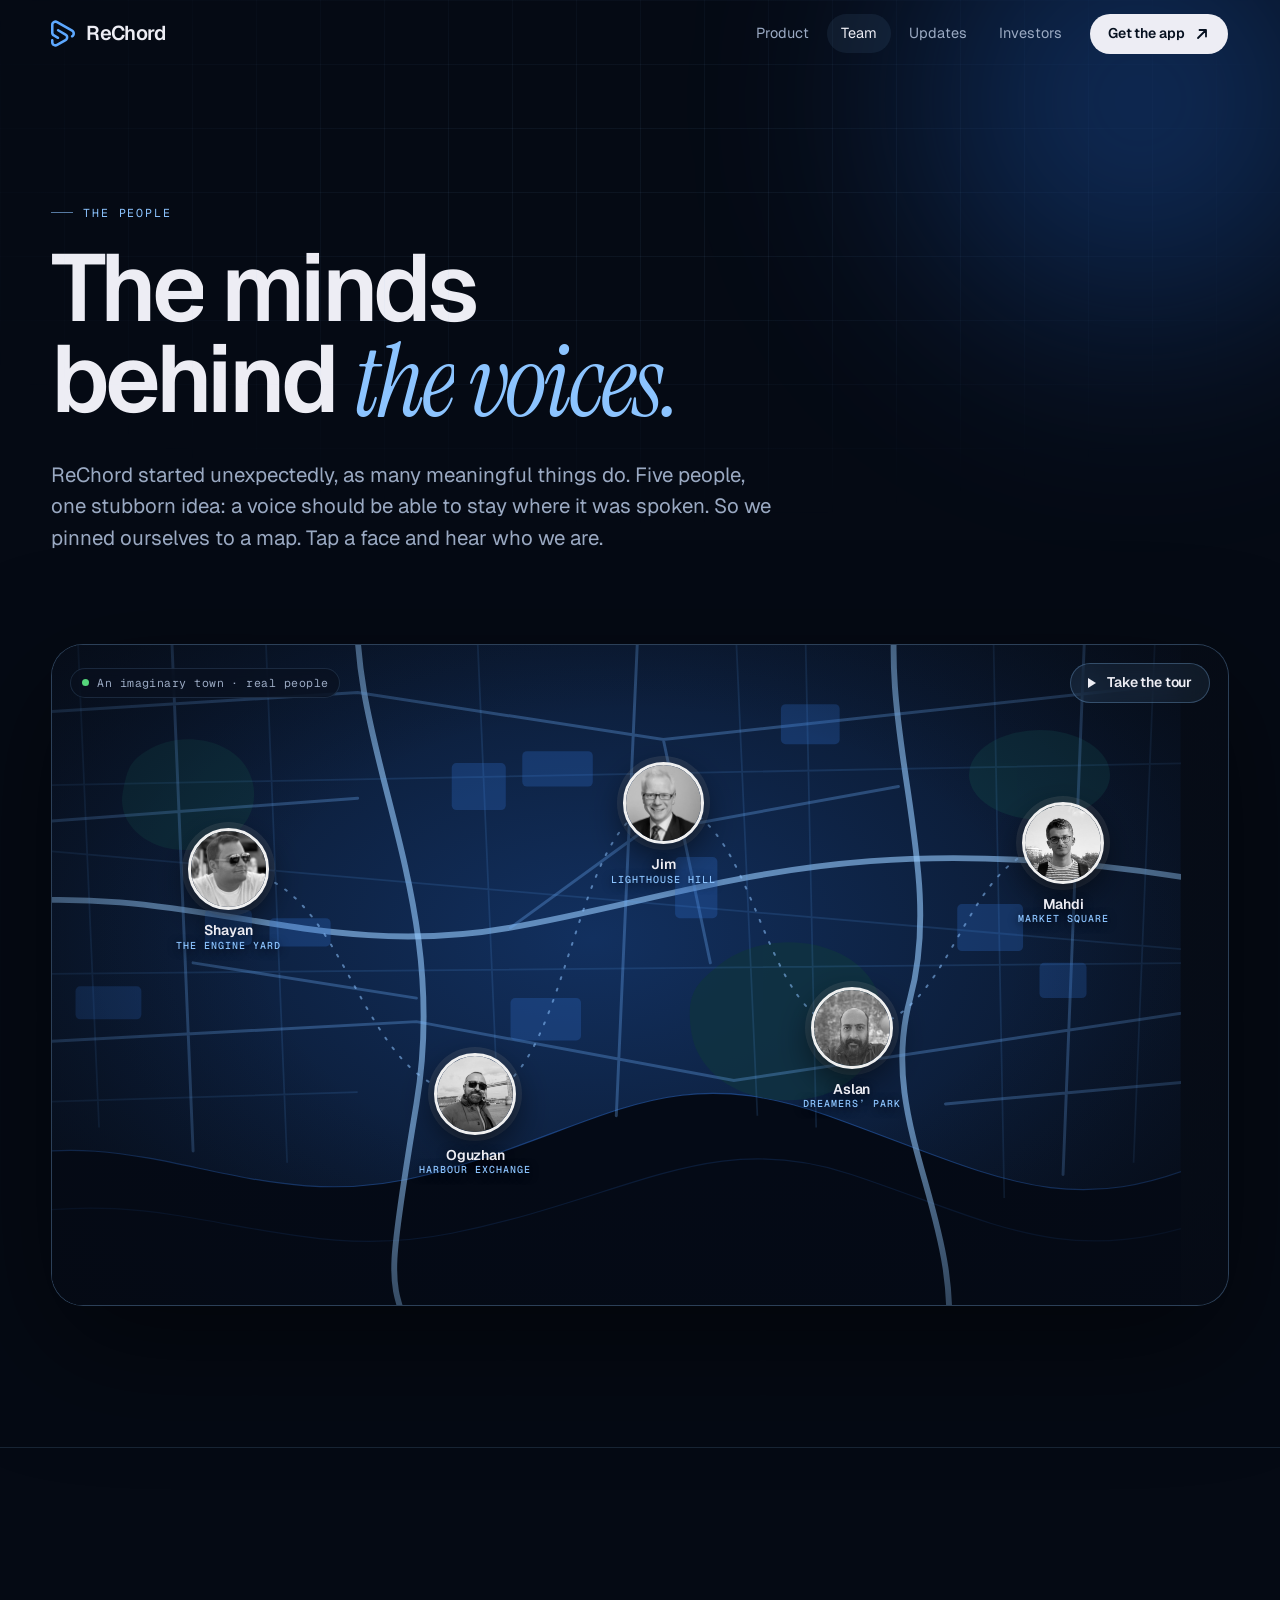
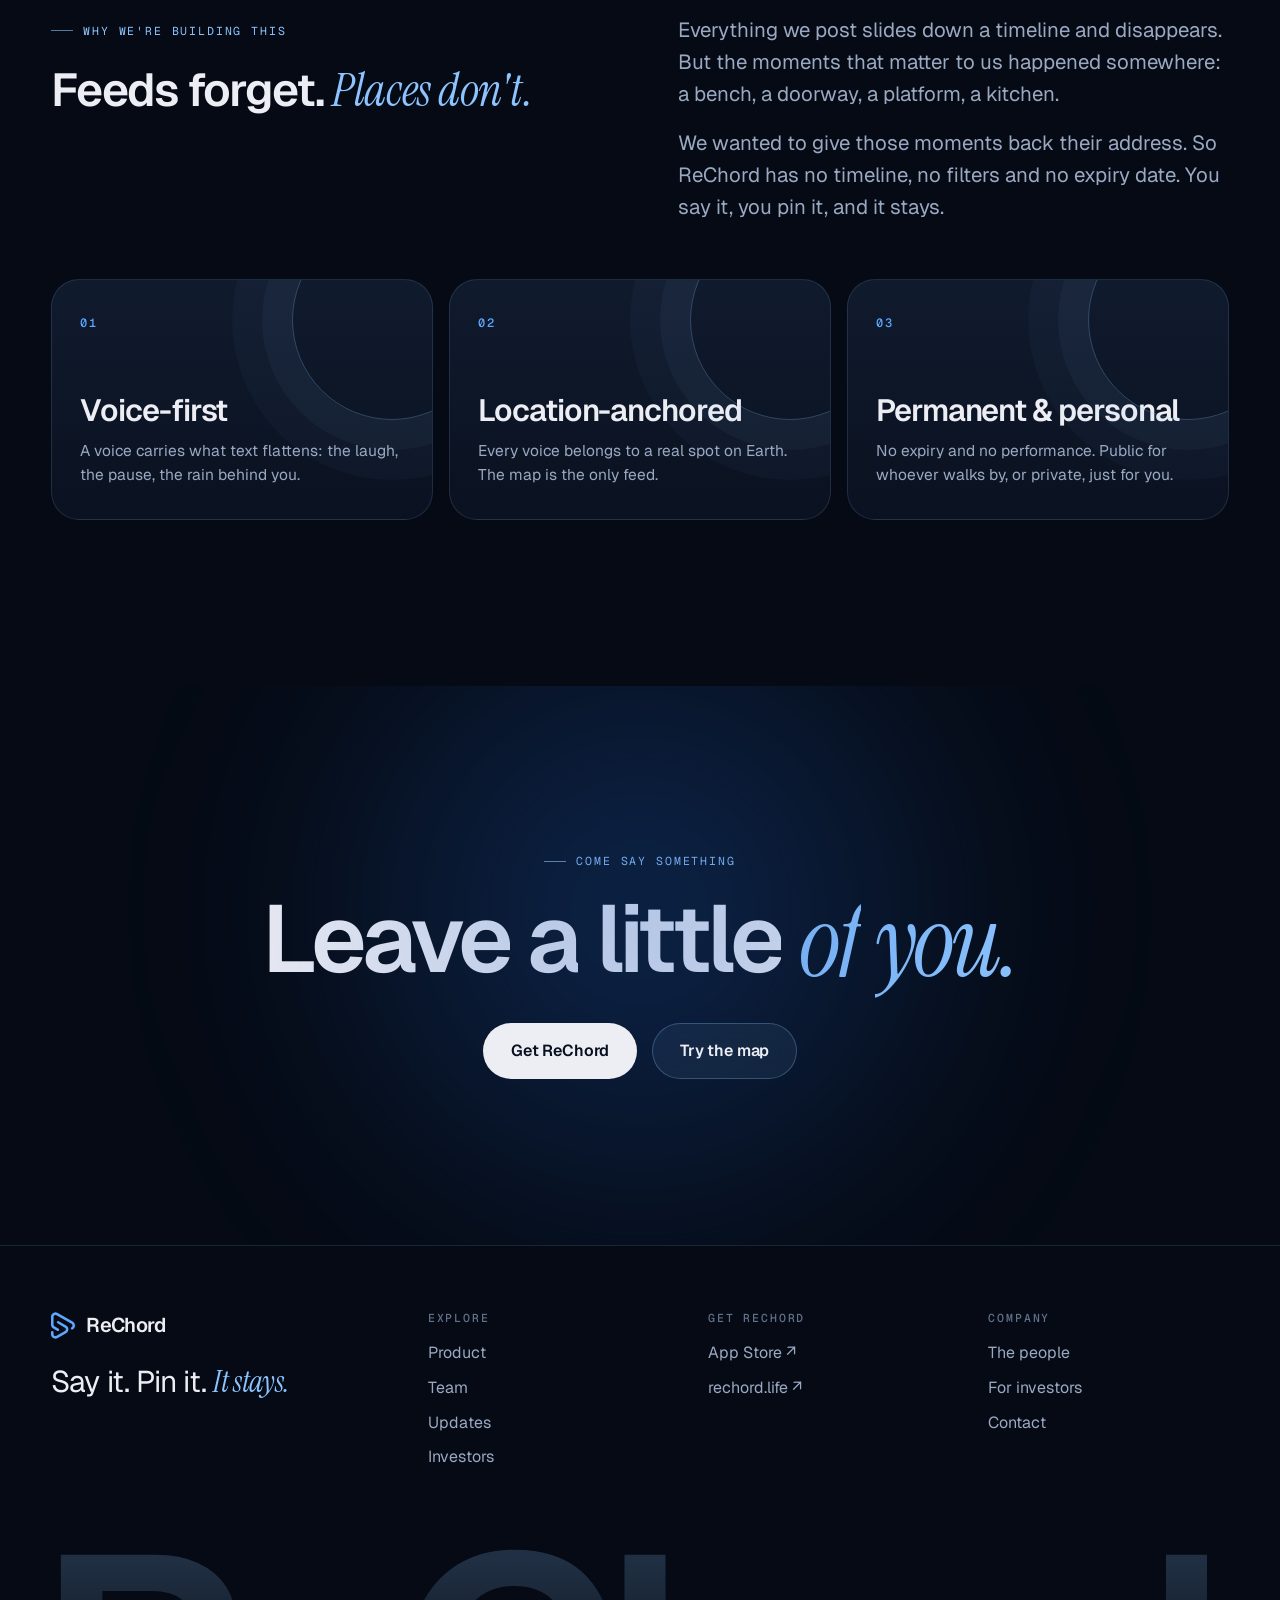
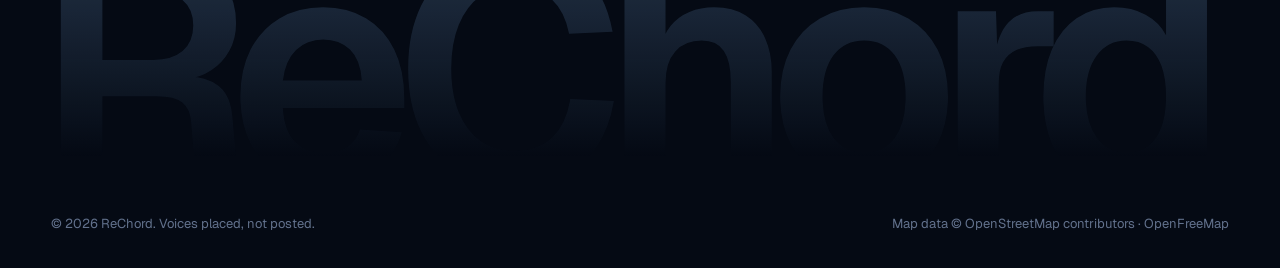
==== about.html @ 0df50589 "ReChord website v1 draft Static four-page site: live map hook with in-browser voice recording, real " ====
<!doctype html>
<html lang="en">
<head>
<meta charset="utf-8">
<meta name="viewport" content="width=device-width, initial-scale=1, viewport-fit=cover">
<title>Team — ReChord</title>
<meta name="description" content="The people behind ReChord, the app that pins voices to places.">
<meta name="theme-color" content="#050a14">
<link rel="icon" href="assets/ui/rechord-icon.png">
<link rel="preconnect" href="https://fonts.googleapis.com">
<link rel="preconnect" href="https://fonts.gstatic.com" crossorigin>
<link rel="stylesheet" href="https://fonts.googleapis.com/css2?family=Geist:wght@400;500;600;700&family=Geist+Mono:wght@400;500&family=Instrument+Serif:ital@1&display=swap">
<link rel="stylesheet" href="css/site.css">
<link rel="stylesheet" href="css/pages.css">
</head>
<body data-page="about">
<main>
  <section class="page-hero">
    <div class="grid-bg" aria-hidden="true"></div><div class="glow" aria-hidden="true"></div>
    <div class="wrap">
      <span class="eyebrow" data-reveal>The people</span>
      <h1 class="display split">The minds behind <span class="serif">the voices.</span></h1>
      <p class="lead" data-reveal style="--d:.3s">ReChord started unexpectedly, as many meaningful things do. Five people, one stubborn idea: a voice should be able to stay where it was spoken. So we pinned ourselves to a map. Tap a face and hear who we are.</p>
    </div>
  </section>

  <section class="wrap" style="padding-bottom: clamp(80px, 11vw, 150px)">
    <div class="tmap" id="tmap" data-reveal>
      <svg class="tmap-art" viewBox="0 0 1000 620" preserveAspectRatio="xMidYMid slice" aria-hidden="true">
        <defs><radialGradient id="tg" cx="50%" cy="45%" r="70%"><stop offset="0" stop-color="#12305f"/><stop offset="1" stop-color="#070d18"/></radialGradient></defs>
        <rect width="1000" height="620" fill="url(#tg)"/>
        <path d="M-20 470C120 430 210 520 360 480S560 380 700 430 900 520 1020 470V640H-20Z" fill="#040a16" stroke="#2f6fd0" stroke-opacity=".5"/>
        <path d="M-20 520C140 480 230 560 380 530S600 440 720 480 900 560 1020 520" fill="none" stroke="#2f6fd0" stroke-opacity=".18"/>
        <g fill="#0f3340" opacity=".8"><path d="M610 300c40-30 110-20 130 20s-10 90-60 96-90-20-96-56 6-44 26-60Z"/><path d="M120 120c30-20 80-10 90 24s-20 60-56 60-58-24-54-48 8-28 20-36Z"/><ellipse cx="880" cy="140" rx="60" ry="38"/></g>
        <g fill="none" stroke="rgba(150,204,255,.6)" stroke-width="5" stroke-linecap="round"><path d="M-20 250C160 230 260 300 430 270S720 180 1020 230"/><path d="M300 -20C290 120 380 240 350 420S330 560 350 640"/><path d="M760 -20C740 100 800 220 770 330S820 520 800 640"/></g>
        <g fill="none" stroke="rgba(113,180,255,.3)" stroke-width="2.5" stroke-linecap="round"><path d="M-20 90 300 70 560 110 1020 60M-20 370 350 350 620 400 1020 340M140 -20 160 460M540 -20 520 430M920 -20 900 480M30 180 300 160M430 270 540 190M540 190 760 150M560 110 600 300M160 300 350 330M800 420 1020 400"/></g>
        <g fill="none" stroke="rgba(93,168,255,.14)" stroke-width="1.5"><path d="M60 -20 80 440M220 -20 240 470M400 -20 420 440M620 -20 640 430M680 -20 690 440M840 -20 850 500M980 -20 960 470M-20 20 1020 10M-20 150 1020 130M-20 200 1020 290M-20 310 1020 300M-20 420 300 410"/></g>
        <g fill="rgba(47,111,208,.28)"><rect x="170" y="255" width="40" height="30" rx="4"/><rect x="225" y="262" width="52" height="24" rx="4"/><rect x="380" y="130" width="46" height="40" rx="4"/><rect x="440" y="120" width="60" height="30" rx="4"/><rect x="570" y="210" width="36" height="52" rx="4"/><rect x="810" y="250" width="56" height="40" rx="4"/><rect x="880" y="300" width="40" height="30" rx="4"/><rect x="60" y="320" width="56" height="28" rx="4"/><rect x="430" y="330" width="60" height="36" rx="4"/><rect x="660" y="80" width="50" height="34" rx="4"/></g>
      </svg>
      <svg class="tmap-route" aria-hidden="true"><path id="tm-route"/></svg>
      <div id="tm-pins"></div>
      <div class="tm-hud">
        <span class="chip"><span class="dot"></span>An imaginary town · real people</span>
        <button class="btn ghost" id="tm-tour" type="button" data-magnetic><span id="tm-tour-label">Take the tour</span></button>
      </div>
      <aside class="tm-card" id="tm-card" aria-live="polite" hidden>
        <div class="tm-card-head">
          <img id="tm-photo" alt="">
          <div><span class="role" id="tm-role"></span><h3 id="tm-name"></h3><span class="tm-place" id="tm-place"></span></div>
          <button class="vc-x" id="tm-close" aria-label="Close">×</button>
        </div>
        <div class="tm-player">
          <button class="tm-play" id="tm-play" aria-label="Play"><svg class="i-play" viewBox="0 0 16 16" fill="currentColor"><path d="M4.5 2.7v10.6a.6.6 0 0 0 .9.5l8.600-5.300a.6.6 0 0 0 0-1L5.400 2.200a.6.6 0 0 0-.9.5Z"/></svg><svg class="i-pause" viewBox="0 0 16 16" fill="currentColor"><rect x="3.5" y="2.5" width="3.200" height="11" rx="1"/><rect x="9.300" y="2.500" width="3.200" height="11" rx="1"/></svg></button>
          <div class="wave" id="tm-wave"></div>
          <span class="mono" id="tm-time"></span>
        </div>
        <div class="tm-foot"><a class="link" id="tm-link" target="_blank" rel="noopener">LinkedIn ↗</a><span class="tm-nav"><button id="tm-prev" aria-label="Previous">←</button><button id="tm-next" aria-label="Next">→</button></span></div>
      </aside>
    </div>
  </section>

  <section class="pad" style="border-top:1px solid var(--line)">
    <div class="wrap">
      <div class="origin">
        <div>
          <span class="eyebrow" data-reveal>Why we're building this</span>
          <p class="big" data-reveal style="margin-top:26px">Feeds forget. <span class="serif">Places don't.</span></p>
        </div>
        <div class="lead" data-reveal style="--d:.15s; max-width:none">
          <p>Everything we post slides down a timeline and disappears. But the moments that matter to us happened somewhere: a bench, a doorway, a platform, a kitchen.</p>
          <p>We wanted to give those moments back their address. So ReChord has no timeline, no filters and no expiry date. You say it, you pin it, and it stays.</p>
        </div>
      </div>
      <div class="beliefs">
        <article class="card belief" data-reveal><span class="num">01</span><h3>Voice-first</h3><p>A voice carries what text flattens: the laugh, the pause, the rain behind you.</p></article>
        <article class="card belief" data-reveal style="--d:.1s"><span class="num">02</span><h3>Location-anchored</h3><p>Every voice belongs to a real spot on Earth. The map is the only feed.</p></article>
        <article class="card belief" data-reveal style="--d:.2s"><span class="num">03</span><h3>Permanent &amp; personal</h3><p>No expiry and no performance. Public for whoever walks by, or private, just for you.</p></article>
      </div>
    </div>
  </section>

  <section class="contact">
    <div class="glow" aria-hidden="true"></div>
    <span class="eyebrow" data-reveal>Come say something</span>
    <h2 class="display split">Leave a little <span class="serif">of you.</span></h2>
    <div class="contact-actions" data-reveal>
      <a class="btn" data-store target="_blank" rel="noopener" data-magnetic>Get ReChord</a>
      <a class="btn ghost" href="index.html" data-magnetic>Try the map</a>
    </div>
  </section>
</main>
<footer class="footer" id="footer"></footer>
<script src="js/core.js"></script>
<script src="js/pages.js"></script>
</body>
</html>
---- css/site.css ----
/* ReChord website — shared design system */
@view-transition { navigation: auto; }

:root {
  --bg: #050a14;
  --bg-2: #09111e;
  --surface: #0d1626;
  --surface-2: #152238;
  --surface-3: #1d2e49;
  --line: rgba(140, 196, 255, .14);
  --line-2: rgba(140, 196, 255, .28);
  --text: #ededf4;
  --dim: #9aa9c2;
  --faint: #62718c;
  --blue: #5da8ff;
  --blue-2: #8cc4ff;
  --navy: #0a417b;
  --red: #ff5449;
  --cyan: #7ce0f4;
  --green: #55d67b;
  --sans: "Geist", "Inter", system-ui, -apple-system, "Segoe UI", sans-serif;
  --mono: "Geist Mono", ui-monospace, Menlo, monospace;
  --serif: "Instrument Serif", "Times New Roman", serif;
  --ease: cubic-bezier(.2, .8, .2, 1);
  --ease-out: cubic-bezier(.16, 1, .3, 1);
  --gutter: clamp(18px, 4vw, 56px);
  --nav-h: 68px;
}

*, *::before, *::after { box-sizing: border-box; }
html { -webkit-text-size-adjust: 100%; scroll-behavior: smooth; }
body {
  margin: 0; background: var(--bg); color: var(--text);
  font-family: var(--sans); font-size: 16px; line-height: 1.55;
  -webkit-font-smoothing: antialiased; text-rendering: optimizeLegibility;
  overflow-x: clip;
}
img, svg, canvas, video { display: block; max-width: 100%; }
a { color: inherit; text-decoration: none; }
button { font: inherit; color: inherit; background: none; border: 0; padding: 0; cursor: pointer; }
h1, h2, h3, p { margin: 0; }
::selection { background: var(--blue); color: #04101f; }
:focus-visible { outline: 2px solid var(--blue-2); outline-offset: 3px; border-radius: 6px; }

.wrap { width: min(1240px, 100% - var(--gutter) * 2); margin-inline: auto; }
.serif { font-family: var(--serif); font-style: italic; font-weight: 400; letter-spacing: -.01em; }
.mono { font-family: var(--mono); }
.eyebrow {
  font-family: var(--mono); font-size: 11.5px; letter-spacing: .16em; text-transform: uppercase;
  color: var(--blue-2); display: inline-flex; align-items: center; gap: 10px;
}
.eyebrow::before { content: ""; width: 22px; height: 1px; background: currentColor; opacity: .6; }
.display {
  font-size: clamp(40px, 7.4vw, 112px); line-height: .96; letter-spacing: -.045em; font-weight: 600;
  text-wrap: balance;
}
.display .serif { letter-spacing: -.03em; font-size: 1.06em; color: var(--blue-2); }
.h2 { font-size: clamp(32px, 5vw, 68px); line-height: 1; letter-spacing: -.04em; font-weight: 600; text-wrap: balance; }
.h2 .serif { color: var(--blue-2); font-size: 1.06em; }
.lead { font-size: clamp(17px, 1.6vw, 21px); color: var(--dim); max-width: 52ch; text-wrap: pretty; }

/* ---------- buttons ---------- */
.btn {
  --bgc: var(--text); --fg: #06101f;
  display: inline-flex; align-items: center; gap: 10px; height: 48px; padding: 0 22px;
  border-radius: 999px; background: var(--bgc); color: var(--fg); font-weight: 600; font-size: 15px;
  letter-spacing: -.01em; position: relative; overflow: hidden; isolation: isolate;
  transition: transform .5s var(--ease-out), box-shadow .4s;
  will-change: transform;
}
.btn::after {
  content: ""; position: absolute; inset: 0; z-index: -1; background: var(--blue-2);
  transform: translateY(101%); border-radius: inherit; transition: transform .45s var(--ease-out);
}
.btn:hover::after { transform: none; }
.btn.ghost { --bgc: rgba(140, 196, 255, .08); --fg: var(--text); box-shadow: inset 0 0 0 1px var(--line-2); backdrop-filter: blur(12px); }
.btn.ghost::after { background: rgba(140, 196, 255, .16); }
.btn.red { --bgc: var(--red); --fg: #fff; }
.btn.red::after { background: #ff7a70; }
.btn svg { width: 16px; height: 16px; flex: none; transition: transform .4s var(--ease-out); }
.btn:hover svg.arrow { transform: translate(3px, -3px); }
.link { color: var(--blue-2); display: inline-flex; gap: 8px; align-items: center; border-bottom: 1px solid var(--line-2); padding-bottom: 2px; transition: border-color .3s, gap .3s var(--ease-out); }
.link:hover { border-color: var(--blue-2); gap: 12px; }

/* ---------- nav ---------- */
.nav {
  position: fixed; inset: 0 0 auto 0; z-index: 80; height: var(--nav-h);
  display: flex; align-items: center; justify-content: space-between;
  padding-inline: var(--gutter);
  transition: transform .5s var(--ease-out), background .4s, border-color .4s;
  border-bottom: 1px solid transparent;
}
.nav.scrolled { background: rgba(5, 10, 20, .72); backdrop-filter: blur(18px) saturate(1.4); border-color: var(--line); }
.nav.hide { transform: translateY(-100%); }
.brand { display: inline-flex; align-items: center; gap: 11px; font-weight: 600; letter-spacing: -.03em; font-size: 20px; }
.brand svg { width: 24px; height: 27px; fill: var(--blue); transition: transform .8s var(--ease-out); }
.brand:hover svg { transform: rotate(-12deg) scale(1.08); }
.nav-links { display: flex; align-items: center; gap: 4px; }
.nav-links a:not(.btn) {
  padding: 8px 14px; border-radius: 999px; font-size: 14.5px; color: var(--dim); position: relative;
  transition: color .3s, background .3s;
}
.nav-links a:not(.btn):hover, .nav-links a[aria-current="page"] { color: var(--text); background: rgba(140, 196, 255, .08); }
.nav-links .btn { height: 40px; padding: 0 18px; font-size: 14px; margin-left: 10px; }
.menu-btn { display: none; width: 44px; height: 44px; border-radius: 50%; box-shadow: inset 0 0 0 1px var(--line-2); position: relative; background: rgba(5, 10, 20, .5); backdrop-filter: blur(10px); }
.menu-btn i { position: absolute; left: 13px; right: 13px; height: 1.5px; background: var(--text); transition: transform .4s var(--ease-out), top .4s var(--ease-out); }
.menu-btn i:first-child { top: 18px; } .menu-btn i:last-child { top: 25px; }
.menu-open .menu-btn i:first-child { top: 21.5px; transform: rotate(45deg); }
.menu-open .menu-btn i:last-child { top: 21.5px; transform: rotate(-45deg); }

@media (max-width: 820px) {
  .menu-btn { display: block; z-index: 2; }
  .nav-links {
    position: fixed; inset: 0; height: 100dvh; background: rgba(5, 10, 20, .96); backdrop-filter: blur(24px);
    flex-direction: column; align-items: flex-start; justify-content: center; gap: 6px; padding: 0 var(--gutter);
    opacity: 0; pointer-events: none; transition: opacity .4s;
  }
  .nav-links a:not(.btn) { font-size: clamp(34px, 10vw, 54px); letter-spacing: -.04em; font-weight: 600; color: var(--text); padding: 4px 0; background: none !important; transform: translateY(24px); opacity: 0; transition: transform .6s var(--ease-out), opacity .5s; }
  .nav-links .btn { margin: 28px 0 0; height: 52px; font-size: 16px; opacity: 0; transition: opacity .5s .3s; }
  .menu-open .nav-links { opacity: 1; pointer-events: auto; }
  .menu-open .nav-links a:not(.btn) { transform: none; opacity: 1; }
  .menu-open .nav-links a:nth-child(2) { transition-delay: .05s; } .menu-open .nav-links a:nth-child(3) { transition-delay: .1s; } .menu-open .nav-links a:nth-child(4) { transition-delay: .15s; }
  .menu-open .nav-links .btn { opacity: 1; }
  .menu-open .nav { transform: none !important; }
}

/* ---------- reveal ---------- */
[data-reveal] { opacity: 0; transform: translateY(28px); transition: opacity .9s var(--ease-out), transform 1.1s var(--ease-out); transition-delay: var(--d, 0s); }
[data-reveal].in { opacity: 1; transform: none; }
.split .w { display: inline-block; overflow: hidden; vertical-align: top; padding-bottom: .12em; margin-bottom: -.12em; }
.split .w > span { display: inline-block; transform: translateY(105%) rotate(4deg); transform-origin: 0 100%; transition: transform 1.1s var(--ease-out); transition-delay: calc(var(--i) * 45ms + var(--d, 0s)); }
.split.in .w > span { transform: none; }

/* ---------- cursor ---------- */
.cursor { position: fixed; left: 0; top: 0; z-index: 200; pointer-events: none; width: 34px; height: 34px; margin: -17px 0 0 -17px; border-radius: 50%; border: 1px solid rgba(140, 196, 255, .55); opacity: 0; transition: width .35s var(--ease-out), height .35s var(--ease-out), margin .35s var(--ease-out), background .3s, border-color .3s, opacity .3s; mix-blend-mode: screen; }
.cursor.on { opacity: 1; }
.cursor.hot { width: 64px; height: 64px; margin: -32px 0 0 -32px; background: rgba(93, 168, 255, .14); border-color: transparent; }
.cursor.down { width: 22px; height: 22px; margin: -11px 0 0 -11px; }
@media (hover: none), (pointer: coarse) { .cursor { display: none; } }

/* ---------- chips, cards ---------- */
.chip { display: inline-flex; align-items: center; gap: 8px; height: 30px; padding: 0 12px; border-radius: 999px; font-family: var(--mono); font-size: 11.5px; letter-spacing: .04em; color: var(--dim); background: rgba(9, 17, 30, .7); box-shadow: inset 0 0 0 1px var(--line); backdrop-filter: blur(12px); white-space: nowrap; }
.chip .dot { width: 7px; height: 7px; border-radius: 50%; background: var(--green); box-shadow: 0 0 0 0 rgba(85, 214, 123, .6); animation: ping 2s infinite; }
@keyframes ping { 70%, 100% { box-shadow: 0 0 0 9px rgba(85, 214, 123, 0); } }
.card { background: linear-gradient(180deg, rgba(21, 34, 56, .72), rgba(13, 22, 38, .72)); border: 1px solid var(--line); border-radius: 28px; }

/* ---------- waveform ---------- */
.wave { display: flex; align-items: center; gap: 2px; height: 36px; }
.wave i { flex: 1; min-width: 2px; border-radius: 2px; background: rgba(140, 196, 255, .28); height: calc(var(--h) * 100%); transition: background .15s; }
.wave i.on { background: var(--blue-2); }

/* ---------- section scaffolding ---------- */
section { position: relative; }
.pad { padding-block: clamp(90px, 13vw, 180px); }
.page-hero { padding: calc(var(--nav-h) + clamp(60px, 10vw, 130px)) 0 clamp(50px, 7vw, 90px); position: relative; overflow: clip; }
.page-hero .lead { margin-top: 28px; }
.glow { position: absolute; pointer-events: none; border-radius: 50%; filter: blur(90px); opacity: .5; background: radial-gradient(circle, #1f5fc0, transparent 65%); }
.grid-bg { position: absolute; inset: 0; pointer-events: none; background-image: linear-gradient(rgba(140, 196, 255, .06) 1px, transparent 1px), linear-gradient(90deg, rgba(140, 196, 255, .06) 1px, transparent 1px); background-size: 64px 64px; mask-image: radial-gradient(ellipse 80% 70% at 50% 30%, #000 20%, transparent 75%); -webkit-mask-image: radial-gradient(ellipse 80% 70% at 50% 30%, #000 20%, transparent 75%); }

/* ---------- footer ---------- */
.footer { border-top: 1px solid var(--line); padding: 64px 0 34px; position: relative; overflow: clip; }
.footer-top { display: grid; grid-template-columns: 1.4fr repeat(3, 1fr); gap: 40px; }
.footer h4 { margin: 0 0 16px; font: 500 11.5px var(--mono); letter-spacing: .16em; text-transform: uppercase; color: var(--faint); }
.footer ul { list-style: none; margin: 0; padding: 0; display: grid; gap: 10px; }
.footer li a { color: var(--dim); transition: color .25s; } .footer li a:hover { color: var(--text); }
.footer .tag { font-size: clamp(22px, 2.4vw, 30px); letter-spacing: -.03em; line-height: 1.15; margin-top: 18px; max-width: 14ch; }
.footer-word { font-size: clamp(90px, 25vw, 400px); font-weight: 600; letter-spacing: -.07em; line-height: .8; margin: 70px 0 0 -.05em; white-space: nowrap; background: linear-gradient(180deg, rgba(140, 196, 255, .22), rgba(140, 196, 255, 0) 85%); -webkit-background-clip: text; background-clip: text; color: transparent; user-select: none; }
.footer-bottom { display: flex; justify-content: space-between; gap: 16px; flex-wrap: wrap; color: var(--faint); font-size: 13px; margin-top: 18px; }
@media (max-width: 760px) { .footer-top { grid-template-columns: 1fr 1fr; } .footer-top > :first-child { grid-column: 1 / -1; } }

@media (prefers-reduced-motion: reduce) {
  html { scroll-behavior: auto; }
  *, *::before, *::after { animation-duration: .01ms !important; animation-iteration-count: 1 !important; transition-duration: .01ms !important; }
  [data-reveal], .split .w > span { opacity: 1; transform: none; }
}
---- css/pages.css ----
/* ReChord website — Team, Updates, Investors */

.page-hero .display { margin-top: 22px; max-width: 13ch; }
.page-hero .glow { width: 720px; height: 720px; right: -220px; top: -260px; }
.draft-chip { margin-top: 30px; }
.draft-chip .dot { background: #ffb951; box-shadow: none; animation: none; }

/* ============================ TEAM ============================ */
.team { display: grid; grid-template-columns: repeat(5, 1fr); gap: 16px; perspective: 1600px; }
.person { position: relative; border-radius: 26px; overflow: hidden; aspect-ratio: 3 / 4.5; border: 1px solid var(--line); background: var(--surface); transform: rotateX(var(--rx, 0deg)) rotateY(var(--ry, 0deg)); transition: transform .5s var(--ease-out), opacity .9s var(--ease-out), border-color .4s; }
.person[data-reveal]:not(.in) { transform: translateY(50px); }
.person:nth-child(even) { margin-top: 46px; }
.person img { position: absolute; inset: 0; width: 100%; height: 100%; object-fit: cover; filter: grayscale(1) contrast(1.05) brightness(.9); transition: filter .8s, transform 1.2s var(--ease-out); }
.person:hover img { filter: none; transform: scale(1.05); }
.person:hover { border-color: var(--line-2); }
.person::after { content: ""; position: absolute; inset: 0; background: linear-gradient(180deg, rgba(5, 10, 20, 0) 35%, rgba(5, 10, 20, .94) 88%), linear-gradient(180deg, rgba(10, 65, 123, .35), transparent 50%); mix-blend-mode: normal; pointer-events: none; }
.person-copy { position: absolute; z-index: 2; inset: auto 18px 18px; display: grid; gap: 3px; }
.person-copy h3 { font-size: clamp(18px, 1.5vw, 22px); letter-spacing: -.03em; font-weight: 600; line-height: 1.1; }
.person-copy .role { font: 500 11px var(--mono); letter-spacing: .12em; text-transform: uppercase; color: var(--blue-2); }
.person-voice { display: flex; align-items: center; gap: 8px; margin-top: 12px; font-size: 12px; color: var(--faint); }
.person-voice .wave { width: 54px; height: 16px; flex: none; opacity: .6; }
.person-link { position: absolute; z-index: 3; right: 14px; top: 14px; width: 38px; height: 38px; border-radius: 50%; display: grid; place-items: center; background: rgba(5, 10, 20, .55); backdrop-filter: blur(10px); box-shadow: inset 0 0 0 1px var(--line-2); font-size: 14px; opacity: 0; transform: scale(.7); transition: opacity .4s, transform .5s var(--ease-out), background .3s; }
.person:hover .person-link, .person-link:focus-visible { opacity: 1; transform: none; }
.person-link:hover { background: var(--blue); color: #04101f; }
@media (hover: none) { .person-link { opacity: 1; transform: none; } .person img { filter: none; } }
@media (max-width: 1080px) { .team { grid-template-columns: repeat(3, 1fr); } .person:nth-child(even) { margin-top: 0; } .person:nth-child(3n+2) { margin-top: 40px; } }
@media (max-width: 640px) { .team { grid-template-columns: repeat(2, 1fr); gap: 12px; } .person:nth-child(3n+2) { margin-top: 0; } .person:nth-child(even) { margin-top: 34px; } .person-voice { display: none; } }

.origin { display: grid; grid-template-columns: 1fr 1fr; gap: clamp(30px, 6vw, 100px); align-items: start; }
.origin p + p { margin-top: 18px; }
.origin .big { font-size: clamp(28px, 3.6vw, 52px); line-height: 1.06; letter-spacing: -.04em; font-weight: 600; text-wrap: balance; }
.origin .big .serif { color: var(--blue-2); }
@media (max-width: 820px) { .origin { grid-template-columns: 1fr; } }

.beliefs { display: grid; grid-template-columns: repeat(3, 1fr); gap: 16px; margin-top: 56px; }
.belief { padding: 30px 28px 32px; position: relative; overflow: hidden; }
.belief .num { font: 500 12px var(--mono); letter-spacing: .16em; color: var(--blue); }
.belief h3 { font-size: clamp(24px, 2.4vw, 32px); letter-spacing: -.035em; line-height: 1.05; margin: 60px 0 12px; font-weight: 600; }
.belief p { color: var(--dim); font-size: 15.5px; }
.belief::before { content: ""; position: absolute; right: -60px; top: -60px; width: 200px; height: 200px; border-radius: 50%; border: 1px solid var(--line-2); box-shadow: 0 0 0 30px rgba(140, 196, 255, .04), 0 0 0 60px rgba(140, 196, 255, .03); transition: transform 1.2s var(--ease-out); }
.belief:hover::before { transform: scale(1.3); }
@media (max-width: 820px) { .beliefs { grid-template-columns: 1fr; } .belief h3 { margin-top: 34px; } }

/* ============================ UPDATES (a route, like a playlist of places) ============================ */
.route { position: relative; padding: 40px 0 120px; }
.route svg { position: absolute; inset: 0; width: 100%; height: 100%; overflow: visible; pointer-events: none; }
.route .r-bg { fill: none; stroke: rgba(140, 196, 255, .16); stroke-width: 2; stroke-dasharray: 2 9; stroke-linecap: round; }
.route .r-fg { fill: none; stroke: var(--blue); stroke-width: 2.5; stroke-linecap: round; filter: drop-shadow(0 0 8px rgba(93, 168, 255, .9)); }
.traveller { position: absolute; left: 0; top: 0; width: 18px; height: 18px; margin: -9px; border-radius: 50%; background: #fff; box-shadow: 0 0 0 5px rgba(93, 168, 255, .45), 0 0 30px var(--blue); z-index: 3; will-change: transform; }
.traveller::after { content: ""; position: absolute; inset: 0; border-radius: 50%; border: 1.5px solid var(--blue-2); animation: ring 2s var(--ease-out) infinite; }
@keyframes ring { 0% { transform: scale(.5); opacity: .8; } 100% { transform: scale(3.4); opacity: 0; } }
.stop { position: relative; display: grid; grid-template-columns: 1fr 120px 1fr; align-items: center; margin-bottom: clamp(70px, 10vw, 140px); }
.stop-dot { grid-column: 2; grid-row: 1; justify-self: center; width: 14px; height: 14px; border-radius: 50%; background: var(--bg); box-shadow: 0 0 0 2px rgba(140, 196, 255, .35); transition: background .5s, box-shadow .5s, transform .6s cubic-bezier(.3, 1.8, .4, 1); position: relative; z-index: 2; transform: translateX(var(--off, 0px)); }
.stop.on .stop-dot { background: var(--blue); box-shadow: 0 0 0 5px rgba(93, 168, 255, .25), 0 0 24px var(--blue); transform: translateX(var(--off, 0px)) scale(1.25); }
.stop:nth-child(odd) { --off: -34px; } .stop:nth-child(even) { --off: 34px; }
.stop-card { grid-row: 1; grid-column: 1; padding: 26px 28px 28px; opacity: .25; transform: translateY(24px) scale(.98); transition: opacity .7s, transform 1s var(--ease-out), border-color .5s; }
.stop:nth-child(even) .stop-card { grid-column: 3; }
.stop.on .stop-card { opacity: 1; transform: none; border-color: var(--line-2); }
.stop-meta { display: flex; gap: 10px; align-items: center; flex-wrap: wrap; font: 500 11.5px var(--mono); letter-spacing: .12em; text-transform: uppercase; color: var(--faint); }
.stop-meta .ver { color: var(--blue-2); padding: 3px 9px; border-radius: 999px; box-shadow: inset 0 0 0 1px var(--line-2); }
.stop-card h3 { font-size: clamp(24px, 2.6vw, 36px); letter-spacing: -.035em; line-height: 1.05; margin: 16px 0 10px; font-weight: 600; text-wrap: balance; }
.stop-card p { color: var(--dim); }
.stop-note { display: flex; align-items: center; gap: 12px; margin-top: 20px; padding: 10px 14px 10px 10px; border-radius: 18px; background: rgba(5, 10, 20, .5); box-shadow: inset 0 0 0 1px var(--line); font-size: 12.5px; color: var(--faint); }
.stop-note img { width: 34px; height: 34px; border-radius: 50%; object-fit: cover; flex: none; }
.stop-note .wave { flex: 1; height: 20px; min-width: 60px; opacity: .55; }
.stop-side { grid-row: 1; grid-column: 3; padding-left: 10px; font-family: var(--serif); font-style: italic; font-size: clamp(26px, 3vw, 44px); line-height: 1; color: rgba(140, 196, 255, .22); transition: color .8s; }
.stop:nth-child(even) .stop-side { grid-column: 1; text-align: right; padding: 0 10px 0 0; }
.stop.on .stop-side { color: rgba(140, 196, 255, .6); }
.route-end { text-align: center; display: grid; justify-items: center; gap: 18px; position: relative; z-index: 2; }
.route-end .h2 { max-width: 14ch; }
@media (max-width: 820px) {
  .stop { grid-template-columns: 44px 1fr; }
  .stop-dot { grid-column: 1; } .stop:nth-child(odd) { --off: -6px; } .stop:nth-child(even) { --off: 6px; }
  .stop-card, .stop:nth-child(even) .stop-card { grid-column: 2; padding: 22px 20px 22px; }
  .stop-side { display: none; }
  .route-end { text-align: left; justify-items: start; padding-left: 44px; }
}

/* ============================ INVESTORS ============================ */
.thesis { display: grid; grid-template-columns: repeat(3, 1fr); gap: 16px; }
.thesis .card { padding: 30px 28px 34px; min-height: 340px; display: flex; flex-direction: column; position: relative; overflow: hidden; }
.thesis .k { font: 500 12px var(--mono); letter-spacing: .16em; color: var(--blue); }
.thesis h3 { font-size: clamp(26px, 2.6vw, 36px); letter-spacing: -.04em; line-height: 1.02; margin: auto 0 14px; font-weight: 600; text-wrap: balance; }
.thesis h3 .serif { color: var(--blue-2); }
.thesis p { color: var(--dim); font-size: 15.5px; }
.thesis .card::after { content: ""; position: absolute; left: 0; right: 0; top: 0; height: 2px; background: linear-gradient(90deg, transparent, var(--blue), transparent); transform: scaleX(0); transition: transform 1s var(--ease-out); }
.thesis .card:hover::after { transform: none; }
@media (max-width: 900px) { .thesis { grid-template-columns: 1fr; } .thesis .card { min-height: 240px; } }

.loop { display: grid; grid-template-columns: 1fr 1fr; gap: clamp(30px, 6vw, 90px); align-items: center; }
.loop-art { position: relative; aspect-ratio: 1; max-width: 520px; width: 100%; margin-inline: auto; }
.loop-art svg { width: 100%; height: 100%; overflow: visible; }
.loop-art .orbit { fill: none; stroke: rgba(140, 196, 255, .2); stroke-width: 1; stroke-dasharray: 3 7; }
.loop-art .arc { fill: none; stroke: var(--blue); stroke-width: 2; stroke-linecap: round; stroke-dasharray: 60 754; animation: orbit 9s linear infinite; filter: drop-shadow(0 0 8px var(--blue)); }
@keyframes orbit { to { stroke-dashoffset: -814; } }
.loop-node { position: absolute; width: 132px; margin: -30px 0 0 -66px; text-align: center; display: grid; justify-items: center; gap: 8px; }
.loop-node i { width: 60px; height: 60px; border-radius: 50%; display: grid; place-items: center; background: var(--surface-2); box-shadow: inset 0 0 0 1px var(--line-2), 0 10px 30px rgba(0, 0, 0, .4); font: 500 13px var(--mono); font-style: normal; color: var(--blue-2); }
.loop-node b { font-size: 14px; font-weight: 600; letter-spacing: -.01em; line-height: 1.2; }
.loop-core { position: absolute; inset: 0; display: grid; place-content: center; text-align: center; gap: 4px; }
.loop-core svg { width: 44px; height: 48px; fill: var(--blue); margin: 0 auto 6px; }
.loop-core span { font: 500 11px var(--mono); letter-spacing: .14em; text-transform: uppercase; color: var(--faint); }
.loop ol { list-style: none; margin: 30px 0 0; padding: 0; display: grid; gap: 0; counter-reset: s; }
.loop li { counter-increment: s; display: grid; grid-template-columns: 44px 1fr; gap: 4px 0; padding: 18px 0; border-top: 1px solid var(--line); }
.loop li::before { content: counter(s, decimal-leading-zero); font: 500 12px var(--mono); color: var(--blue); letter-spacing: .1em; padding-top: 4px; }
.loop li b { font-weight: 600; font-size: 18px; letter-spacing: -.02em; } .loop li span { grid-column: 2; color: var(--dim); font-size: 15px; }
@media (max-width: 900px) { .loop { grid-template-columns: 1fr; } .loop-node { width: 104px; margin-left: -52px; } .loop-node i { width: 50px; height: 50px; } .loop-node b { font-size: 12.5px; } }

.live-list { display: grid; grid-template-columns: repeat(2, 1fr); gap: 0 40px; margin-top: 40px; }
.live-list div { display: flex; align-items: baseline; gap: 14px; padding: 18px 0; border-top: 1px solid var(--line); font-size: clamp(17px, 1.6vw, 21px); letter-spacing: -.02em; }
.live-list div::before { content: ""; width: 8px; height: 8px; border-radius: 50%; background: var(--green); flex: none; box-shadow: 0 0 12px var(--green); transform: translateY(-2px); }
@media (max-width: 700px) { .live-list { grid-template-columns: 1fr; } }

.numbers { display: grid; grid-template-columns: repeat(4, 1fr); gap: 16px; margin-top: 44px; }
.numbers .card { padding: 24px 24px 26px; }
.numbers .lbl { font: 500 11.5px var(--mono); letter-spacing: .14em; text-transform: uppercase; color: var(--faint); }
.numbers .val { font-size: clamp(34px, 4vw, 58px); letter-spacing: -.05em; font-weight: 600; line-height: 1; margin-top: 44px; color: rgba(140, 196, 255, .28); display: flex; gap: 6px; }
.numbers .val i { width: .55em; height: .9em; border-radius: 6px; background: currentColor; animation: shimmer 2.4s ease-in-out infinite; animation-delay: calc(var(--i) * .18s); }
@keyframes shimmer { 50% { opacity: .35; } }
.numbers small { display: block; margin-top: 12px; color: var(--faint); font-size: 13px; }
@media (max-width: 900px) { .numbers { grid-template-columns: repeat(2, 1fr); } }

.contact { text-align: center; display: grid; justify-items: center; gap: 24px; padding-block: clamp(90px, 13vw, 180px); position: relative; overflow: clip; }
.contact .display { max-width: 12ch; }
.contact .glow { width: 900px; height: 900px; left: 50%; top: 40%; translate: -50% -50%; opacity: .35; }
.contact-actions { display: flex; gap: 14px; flex-wrap: wrap; justify-content: center; margin-top: 8px; position: relative; }
.contact .btn { height: 56px; padding: 0 28px; font-size: 16px; }
.fine { color: var(--faint); font-size: 13px; max-width: 46ch; position: relative; }

/* ============================ TEAM MAP ============================ */
.tmap { position: relative; aspect-ratio: 16 / 9; min-height: 540px; border-radius: 32px; overflow: hidden; border: 1px solid var(--line-2); background: #070d18; box-shadow: 0 40px 120px rgba(0, 0, 0, .5); isolation: isolate; }
.tmap-art { position: absolute; inset: -4%; width: 108%; height: 108%; transform: translate(calc(var(--px, 0) * -18px), calc(var(--py, 0) * -14px)); transition: transform .6s var(--ease-out); }
.tmap::after { content: ""; position: absolute; inset: 0; pointer-events: none; background: radial-gradient(ellipse at 50% 45%, transparent 45%, rgba(5, 10, 20, .75)); z-index: 1; }
.tmap-route { position: absolute; inset: 0; width: 100%; height: 100%; z-index: 2; pointer-events: none; overflow: visible; }
.tmap-route path { fill: none; stroke: var(--blue-2); stroke-width: 2; stroke-linecap: round; stroke-dasharray: 2 10; opacity: .55; animation: march 1.4s linear infinite; }
.tmap.touring .tmap-route path { stroke: var(--cyan); opacity: 1; stroke-width: 2.5; filter: drop-shadow(0 0 8px var(--cyan)); animation-duration: .5s; }
@keyframes march { to { stroke-dashoffset: -12; } }
.tm-pin { position: absolute; z-index: 3; left: var(--x); top: var(--y); width: clamp(58px, 6.4vw, 84px); aspect-ratio: 1; margin: calc(clamp(58px, 6.4vw, 84px) / -2); border-radius: 50%; transform: translate(calc(var(--px, 0) * 10px), calc(var(--py, 0) * 8px)); transition: transform .6s var(--ease-out); }
.tm-pin img { position: absolute; inset: 0; width: 100%; height: 100%; border-radius: 50%; object-fit: cover; object-position: 50% 20%; border: 3px solid #dcebff; box-shadow: 0 12px 34px rgba(0, 0, 0, .6), 0 0 0 6px rgba(93, 168, 255, .16); filter: grayscale(1) contrast(1.05); transition: transform .6s cubic-bezier(.3, 1.6, .4, 1), filter .5s, border-color .3s, box-shadow .3s; }
.tm-pin:hover img, .tm-pin.active img { filter: none; transform: scale(1.14); }
.tm-pin.active img { border-color: var(--blue); box-shadow: 0 12px 34px rgba(0, 0, 0, .6), 0 0 0 6px rgba(93, 168, 255, .45), 0 0 50px rgba(93, 168, 255, .8); }
.tm-pin .rings i { position: absolute; inset: 0; border-radius: 50%; border: 1.5px solid rgba(140, 196, 255, .6); opacity: 0; animation: ring 3.6s var(--ease-out) infinite; animation-delay: var(--rd); }
.tm-pin .rings i:nth-child(2) { animation-delay: calc(var(--rd) + 1.2s); }
.tm-pin.has-voice .rings i { border-color: var(--cyan); }
.tm-pin.playing .rings i { animation-duration: 1.4s; border-color: var(--cyan); border-width: 2px; }
.tm-pin.playing .rings i:nth-child(2) { animation-delay: .5s; }
.tm-label { position: absolute; left: 50%; top: calc(100% + 12px); transform: translateX(-50%); display: grid; justify-items: center; white-space: nowrap; line-height: 1.2; pointer-events: none; }
.tm-label b { font-size: 14px; font-weight: 600; letter-spacing: -.01em; text-shadow: 0 2px 10px #050a14; }
.tm-label em { font: 500 10px var(--mono); font-style: normal; letter-spacing: .1em; text-transform: uppercase; color: var(--blue-2); text-shadow: 0 2px 10px #050a14; }
.tm-hud { position: absolute; z-index: 4; left: 18px; right: 18px; top: 18px; display: flex; justify-content: space-between; align-items: center; gap: 10px; flex-wrap: wrap; }
.tm-hud .btn { height: 40px; padding: 0 18px; font-size: 14px; }
.tm-hud .btn::before { content: ""; width: 0; height: 0; border: 5px solid transparent; border-left: 8px solid currentColor; margin-right: -4px; }
.tmap.touring .tm-hud .btn::before { border: 0; width: 9px; height: 9px; background: currentColor; border-radius: 2px; margin-right: 0; }
.tm-card { position: absolute; z-index: 6; width: 320px; padding: 18px; border-radius: 26px; background: rgba(13, 22, 38, .86); backdrop-filter: blur(24px) saturate(1.5); border: 1px solid var(--line-2); box-shadow: 0 30px 80px rgba(0, 0, 0, .6); animation: tmIn .6s var(--ease-out); transition: left .7s var(--ease-out), top .7s var(--ease-out); }
.tm-card[hidden] { display: none; }
@keyframes tmIn { from { opacity: 0; transform: translateY(18px) scale(.95); } }
.tm-card-head { display: grid; grid-template-columns: 56px 1fr 30px; gap: 14px; align-items: center; }
.tm-card-head img { width: 56px; height: 56px; border-radius: 50%; object-fit: cover; object-position: 50% 20%; box-shadow: 0 0 0 2px rgba(140, 196, 255, .5); }
.tm-card .role { font: 500 10.5px var(--mono); letter-spacing: .12em; text-transform: uppercase; color: var(--blue-2); }
.tm-card h3 { font-size: 20px; letter-spacing: -.03em; font-weight: 600; line-height: 1.15; }
.tm-place { font-size: 12.5px; color: var(--faint); }
.vc-x { width: 30px; height: 30px; border-radius: 50%; color: var(--dim); font-size: 20px; line-height: 1; align-self: start; transition: background .3s, color .3s; }
.vc-x:hover { background: rgba(140, 196, 255, .12); color: var(--text); }
.tm-player { display: flex; align-items: center; gap: 12px; margin: 16px 0 14px; padding: 10px 14px 10px 10px; border-radius: 20px; background: rgba(5, 10, 20, .5); box-shadow: inset 0 0 0 1px var(--line); }
.tm-play { width: 42px; height: 42px; border-radius: 50%; background: var(--blue); color: #04101f; display: grid; place-items: center; flex: none; transition: transform .4s var(--ease-out), background .3s, opacity .3s; }
.tm-play:hover { transform: scale(1.08); background: var(--blue-2); }
.tm-play svg { width: 16px; height: 16px; grid-area: 1 / 1; }
.tm-play .i-pause, .tm-card.playing .tm-play .i-play { display: none; } .tm-card.playing .tm-play .i-pause { display: block; }
.tm-player .wave { flex: 1; height: 30px; min-width: 40px; }
.tm-player .mono { font-size: 12px; color: var(--dim); white-space: nowrap; }
.tm-card.soon .tm-play { opacity: .35; pointer-events: none; background: var(--surface-3); color: var(--dim); }
.tm-card.soon .wave { display: none; }
.tm-card.soon .tm-player .mono { flex: 1; font-family: var(--sans); font-size: 13.5px; color: var(--dim); }
.tm-foot { display: flex; align-items: center; justify-content: space-between; font-size: 13.5px; min-height: 32px; }
.tm-nav { display: flex; gap: 6px; margin-left: auto; }
.tm-nav button { width: 32px; height: 32px; border-radius: 50%; box-shadow: inset 0 0 0 1px var(--line-2); transition: background .3s, color .3s; }
.tm-nav button:hover { background: var(--blue); color: #04101f; }
@media (max-width: 759px) {
  .tmap { aspect-ratio: auto; min-height: 0; height: min(150vw, 640px); overflow: visible; border-radius: 26px; margin-bottom: 0; }
  .tmap-art, .tmap::after { border-radius: 26px; } .tmap-art { inset: 0; width: 100%; height: 100%; transform: none; }
  .tm-pin { left: var(--mx); top: var(--my); width: 62px; margin: -31px; transform: none; }
  .tm-label b { font-size: 13px; } .tm-label em { font-size: 9px; }
  .tm-hud .chip { display: none; } .tm-hud { justify-content: flex-end; }
  .tm-card { position: relative; width: auto; margin-top: 14px; top: calc(100% + 0px); left: 0 !important; }
  .tmap.has-card { margin-bottom: 250px; }
  .tm-card { position: absolute; top: calc(100% + 14px) !important; left: 0 !important; right: 0; margin: 0; }
}
.tm-foot [hidden] { display: none; }
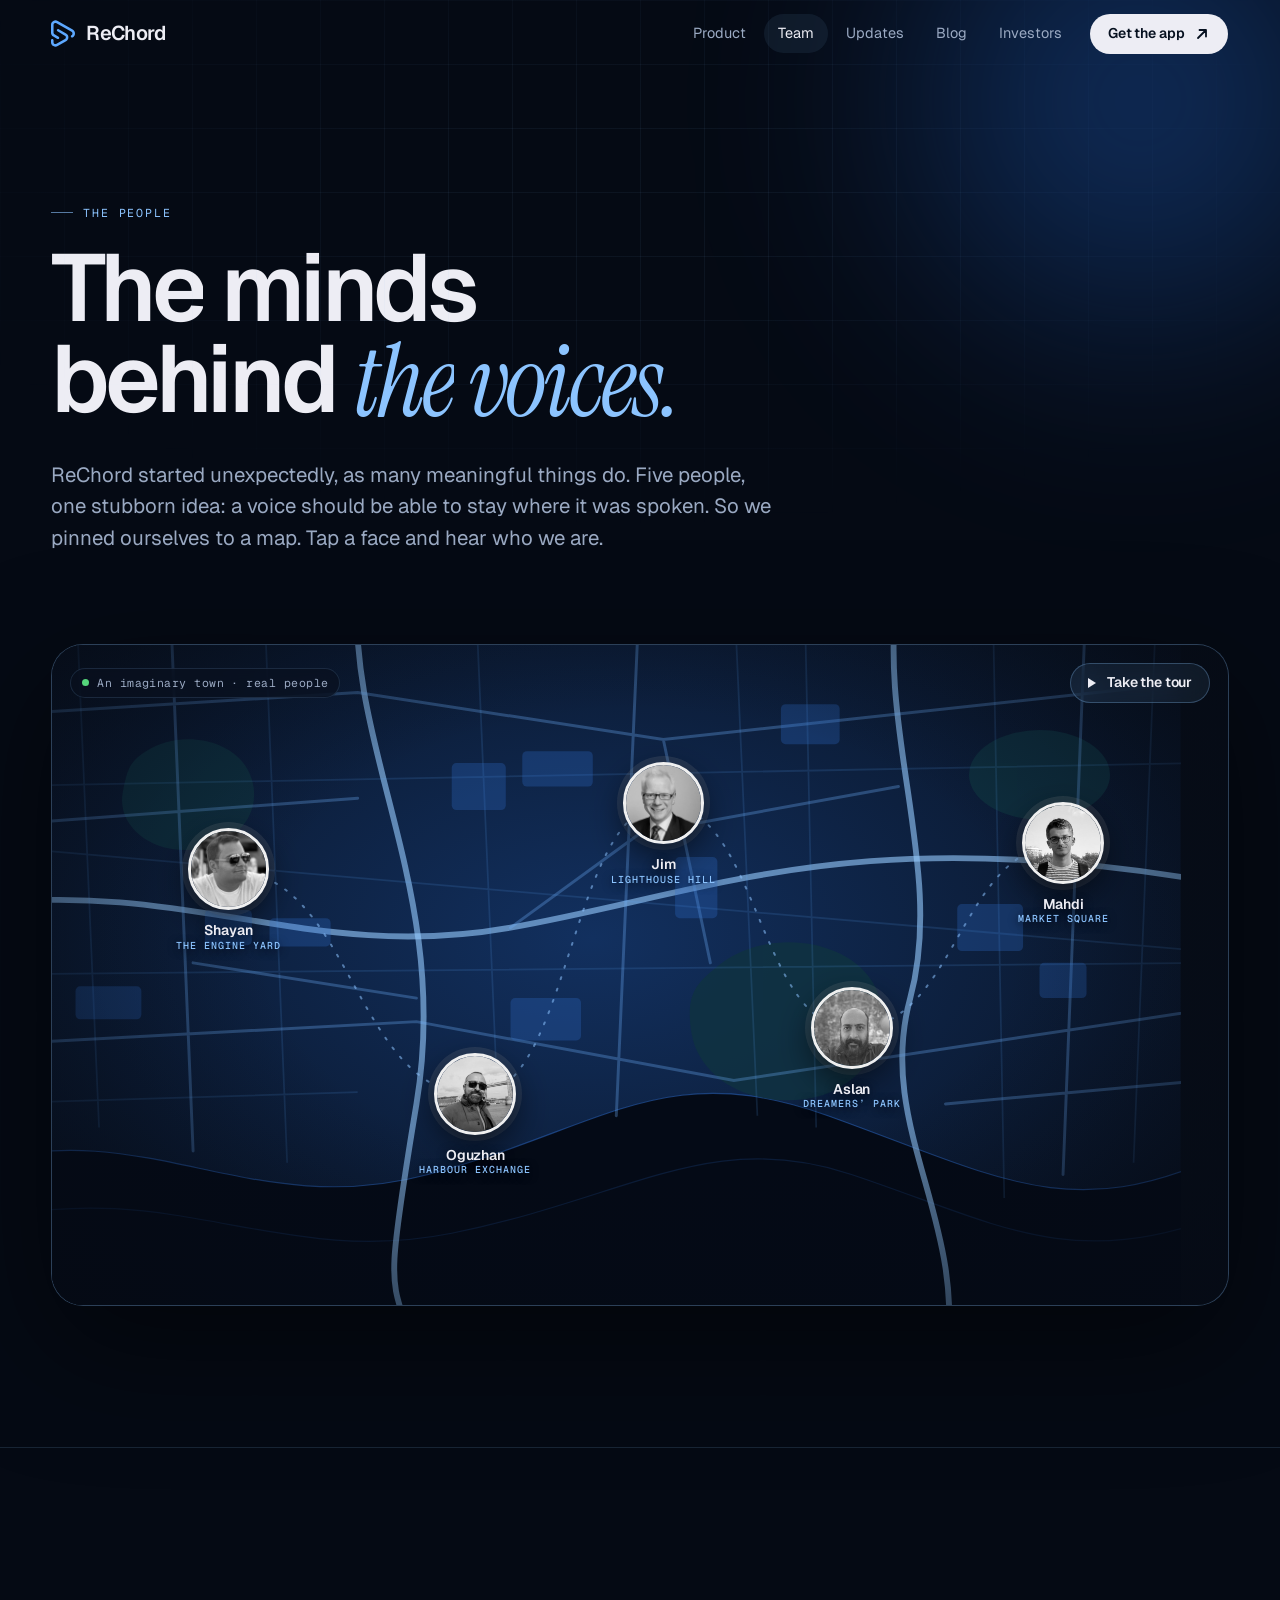
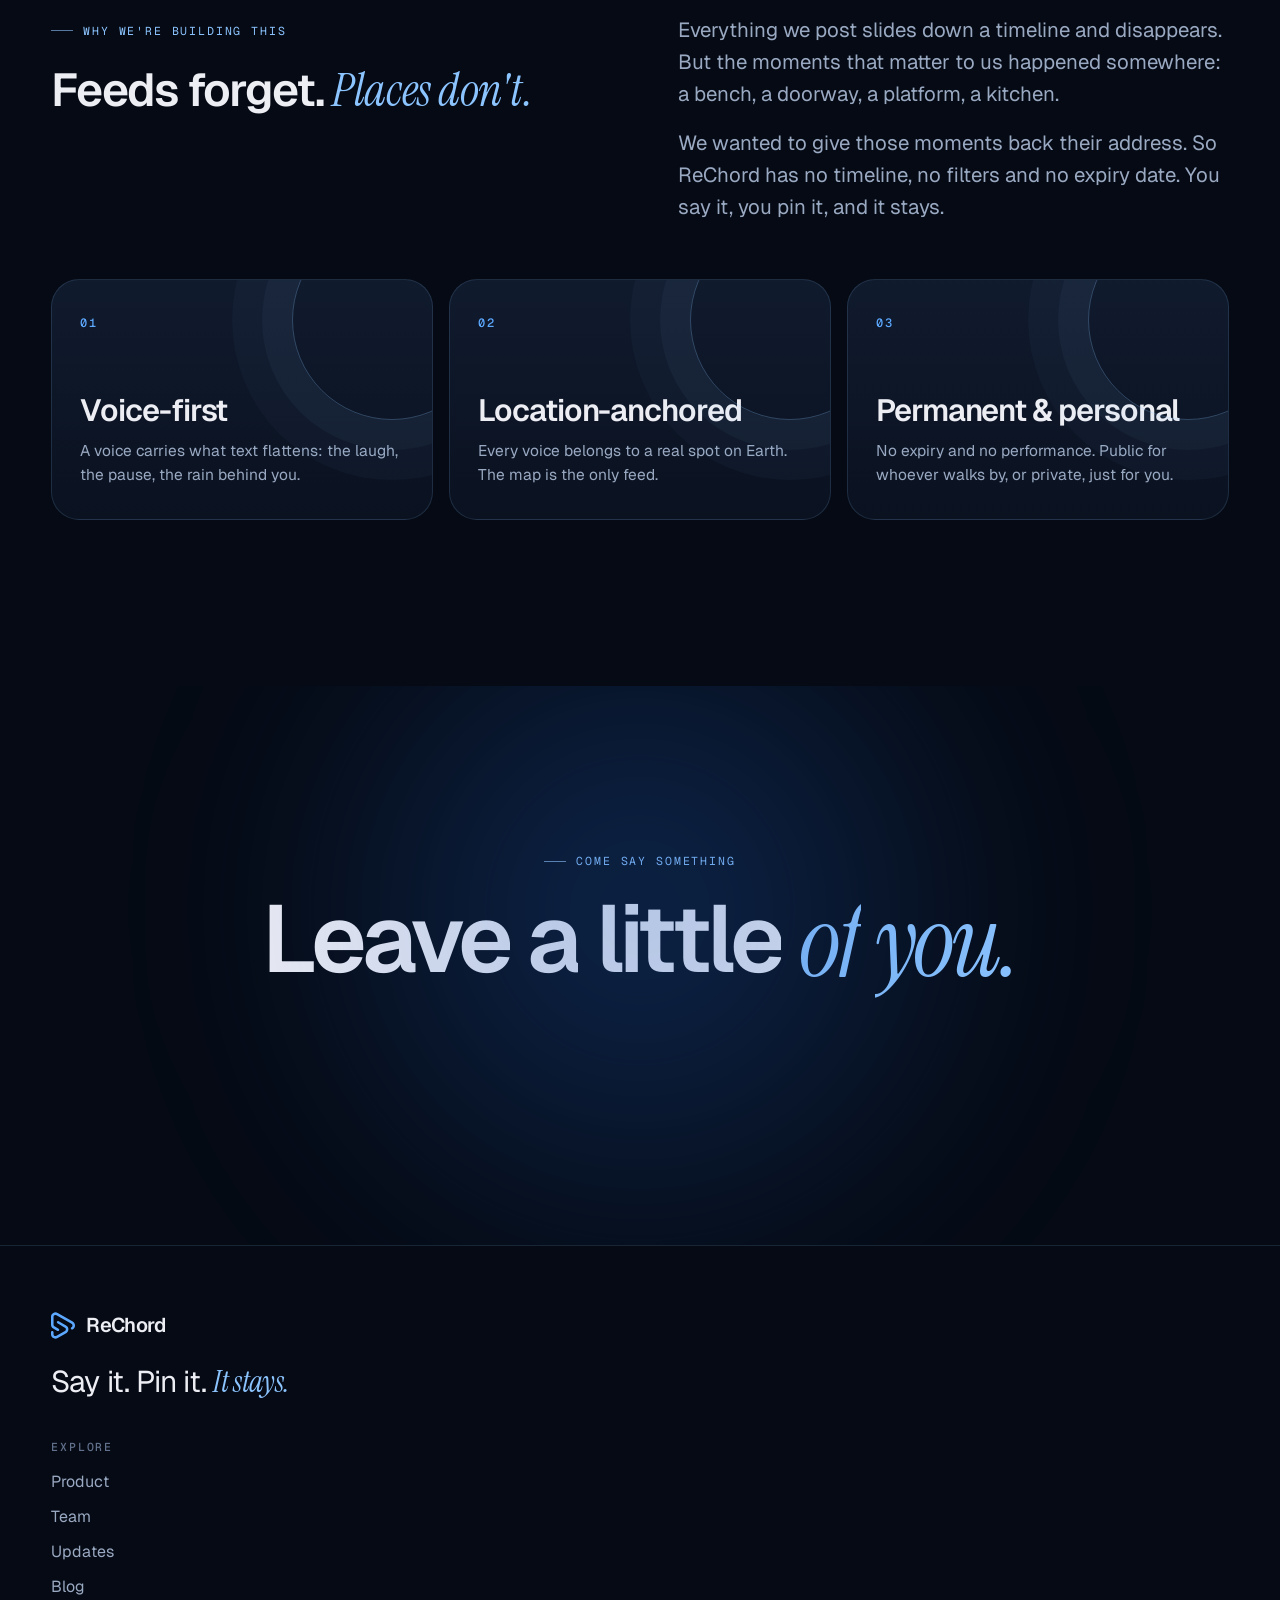
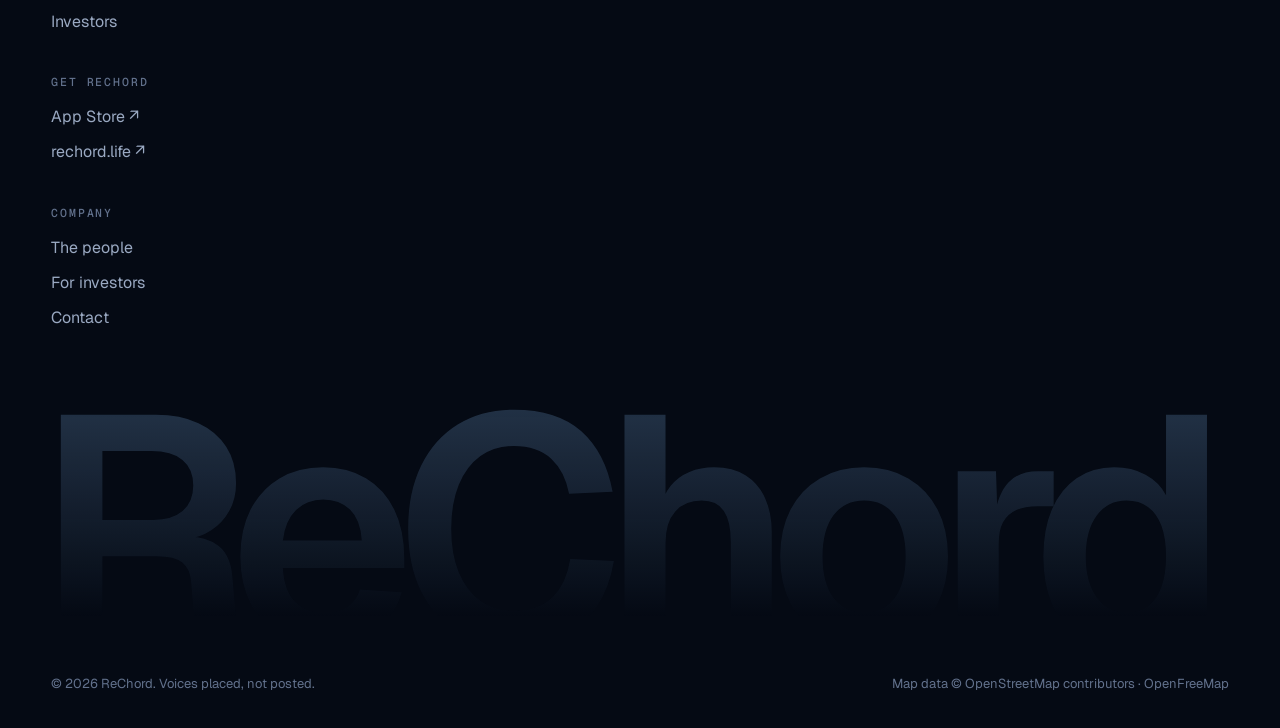
==== commit 3f9bf07d: "Site round 2: film, blog, reviews, legal pages, link previews, day/night - Product film (1:38, 16:9)" ====
--- a/about.html
+++ b/about.html
@@ -5,6 +5,20 @@
 <meta name="viewport" content="width=device-width, initial-scale=1, viewport-fit=cover">
 <title>Team — ReChord</title>
 <meta name="description" content="The people behind ReChord, the app that pins voices to places.">
+<!-- link preview -->
+<meta property="og:type" content="website">
+<meta property="og:site_name" content="ReChord">
+<meta property="og:title" content="Team — ReChord">
+<meta property="og:description" content="The people behind ReChord, the app that pins voices to places.">
+<meta property="og:url" content="https://mrnahich.github.io/rechord/about.html">
+<meta property="og:image" content="https://mrnahich.github.io/rechord/assets/og.png">
+<meta property="og:image:width" content="1200">
+<meta property="og:image:height" content="630">
+<meta name="twitter:card" content="summary_large_image">
+<meta name="twitter:title" content="Team — ReChord">
+<meta name="twitter:description" content="The people behind ReChord, the app that pins voices to places.">
+<meta name="twitter:image" content="https://mrnahich.github.io/rechord/assets/og.png">
+<!-- /link preview -->
 <meta name="theme-color" content="#050a14">
 <link rel="icon" href="assets/ui/rechord-icon.png">
 <link rel="preconnect" href="https://fonts.googleapis.com">
--- a/css/site.css
+++ b/css/site.css
@@ -159,7 +159,7 @@
 
 /* ---------- footer ---------- */
 .footer { border-top: 1px solid var(--line); padding: 64px 0 34px; position: relative; overflow: clip; }
-.footer-top { display: grid; grid-template-columns: 1.4fr repeat(3, 1fr); gap: 40px; }
+.footer-top { display: grid; grid-template-columns: 1.4fr repeat(auto-fit, minmax(130px, 1fr)); gap: 40px; }
 .footer h4 { margin: 0 0 16px; font: 500 11.5px var(--mono); letter-spacing: .16em; text-transform: uppercase; color: var(--faint); }
 .footer ul { list-style: none; margin: 0; padding: 0; display: grid; gap: 10px; }
 .footer li a { color: var(--dim); transition: color .25s; } .footer li a:hover { color: var(--text); }
--- a/css/pages.css
+++ b/css/pages.css
@@ -185,3 +185,58 @@
   .tm-card { position: absolute; top: calc(100% + 14px) !important; left: 0 !important; right: 0; margin: 0; }
 }
 .tm-foot [hidden] { display: none; }
+
+/* ============================ LEGAL (privacy, terms) ============================ */
+.legal-hero .display { max-width: 16ch; }
+.legal { display: grid; grid-template-columns: 240px minmax(0, 1fr); gap: clamp(30px, 6vw, 90px); align-items: start; padding-bottom: 120px; }
+.legal-toc { position: sticky; top: calc(var(--nav-h) + 24px); max-height: calc(100vh - var(--nav-h) - 48px); overflow: auto; }
+.legal-toc h4 { margin: 0 0 14px; font: 500 11.5px var(--mono); letter-spacing: .16em; text-transform: uppercase; color: var(--faint); }
+.legal-toc ol { margin: 0; padding: 0 0 0 1.4em; display: grid; gap: 8px; color: var(--faint); font-size: 14px; }
+.legal-toc a { color: var(--dim); transition: color .25s; } .legal-toc a:hover { color: var(--text); }
+.legal-body { max-width: 74ch; min-width: 0; color: var(--dim); font-size: 16px; line-height: 1.7; overflow-wrap: anywhere; }
+.legal-body h2 { color: var(--text); font-size: clamp(22px, 2.2vw, 28px); letter-spacing: -.03em; line-height: 1.15; font-weight: 600; margin: 56px 0 16px; scroll-margin-top: calc(var(--nav-h) + 20px); }
+.legal-body h3 { color: var(--text); font-size: 18px; font-weight: 600; margin: 32px 0 10px; scroll-margin-top: calc(var(--nav-h) + 20px); }
+.legal-body > :first-child { margin-top: 0; }
+.legal-body p, .legal-body ul, .legal-body ol { margin: 0 0 14px; }
+.legal-body ul, .legal-body ol { padding-left: 1.3em; } .legal-body li + li { margin-top: 6px; }
+.legal-body strong { color: var(--text); font-weight: 600; }
+.legal-body a { color: var(--blue-2); text-decoration: underline; text-underline-offset: 3px; }
+.legal-body blockquote { margin: 0 0 28px; padding: 22px 24px; border-radius: 20px; background: var(--surface); border: 1px solid var(--line); color: var(--text); }
+.legal-body blockquote p:last-child { margin: 0; }
+.legal-body hr { border: 0; border-top: 1px solid var(--line); margin: 36px 0; }
+.legal-body code { font: 500 .9em var(--mono); color: var(--blue-2); }
+.table-wrap { overflow-x: auto; margin: 0 0 22px; border: 1px solid var(--line); border-radius: 18px; }
+.legal-body table { width: 100%; border-collapse: collapse; font-size: 14.5px; line-height: 1.55; }
+.legal-body th, .legal-body td { text-align: left; vertical-align: top; padding: 12px 16px; border-bottom: 1px solid var(--line); }
+.legal-body th { color: var(--text); font-weight: 600; background: var(--surface); }
+.legal-body tr:last-child td { border-bottom: 0; }
+.legal-body td:first-child { min-width: 150px; }
+mark.tbd { background: rgba(255, 185, 81, .14); color: #ffcf85; padding: 1px 6px; border-radius: 6px; box-shadow: inset 0 0 0 1px rgba(255, 185, 81, .35); }
+@media (max-width: 860px) { .legal { grid-template-columns: minmax(0, 1fr); } .legal-toc { position: static; max-height: none; padding: 20px 22px; border-radius: 20px; background: var(--surface); border: 1px solid var(--line); } }
+
+/* ============================ BLOG ============================ */
+.blog-list { display: grid; grid-template-columns: repeat(auto-fill, minmax(min(340px, 100%), 1fr)); gap: 18px; padding-bottom: 110px; }
+.post-card { display: grid; gap: 12px; align-content: start; padding: 14px 14px 26px; transition: transform .5s var(--ease-out), border-color .4s; }
+.post-card:hover { transform: translateY(-4px); border-color: var(--line-2); }
+.post-cover { aspect-ratio: 16 / 10; border-radius: 18px; overflow: hidden; background: var(--surface-2); margin-bottom: 8px; }
+.post-cover img { width: 100%; height: 100%; object-fit: cover; transition: transform 1.2s var(--ease-out); }
+.post-card:hover .post-cover img { transform: scale(1.04); }
+.post-card h2 { margin: 0 10px; font-size: clamp(21px, 1.9vw, 25px); letter-spacing: -.03em; line-height: 1.15; font-weight: 600; text-wrap: balance; }
+.post-card p { margin: 0 10px; color: var(--dim); font-size: 15px; line-height: 1.55; }
+.post-meta { display: flex; flex-wrap: wrap; gap: 6px 14px; font-size: 11.5px; letter-spacing: .1em; text-transform: uppercase; color: var(--faint); }
+.post-card .post-meta { margin: 0 10px; } .post-meta span:first-child { color: var(--blue-2); }
+.post-hero { padding-top: calc(var(--nav-h) + clamp(50px, 8vw, 110px)); display: grid; gap: 22px; max-width: 900px; }
+.post-hero .display { font-size: clamp(38px, 5.4vw, 74px); max-width: 18ch; }
+.post-back { font-size: 12px; letter-spacing: .1em; text-transform: uppercase; color: var(--dim); width: fit-content; } .post-back:hover { color: var(--text); }
+.post-figure { margin-top: clamp(36px, 5vw, 60px); margin-bottom: clamp(40px, 6vw, 70px); }
+.post-figure img { width: 100%; aspect-ratio: 21 / 9; object-fit: cover; border-radius: 28px; border: 1px solid var(--line); }
+.post-body { max-width: 720px; color: var(--dim); font-size: clamp(16.5px, 1.3vw, 18.5px); line-height: 1.75; }
+.post-body .lede { color: var(--text); font-size: 1.2em; line-height: 1.55; letter-spacing: -.01em; }
+.post-body p, .post-body ul { margin: 0 0 20px; } .post-body ul { padding-left: 1.3em; } .post-body li + li { margin-top: 8px; }
+.post-body h2 { color: var(--text); font-size: clamp(24px, 2.4vw, 32px); letter-spacing: -.035em; line-height: 1.15; font-weight: 600; margin: 52px 0 16px; }
+.post-body strong { color: var(--text); font-weight: 600; }
+.post-body a { color: var(--blue-2); text-decoration: underline; text-underline-offset: 3px; }
+.post-cta { max-width: 720px; margin-top: 50px; }
+.post-cta .card { padding: 30px; display: grid; gap: 10px; justify-items: start; background: radial-gradient(500px 220px at 90% 0%, rgba(47, 111, 208, .28), transparent 70%), linear-gradient(180deg, rgba(21, 34, 56, .72), rgba(13, 22, 38, .72)); }
+.post-cta h3 { margin: 0; font-size: 26px; letter-spacing: -.03em; font-weight: 600; } .post-cta p { margin: 0 0 8px; color: var(--dim); }
+.post-more { margin-top: clamp(80px, 10vw, 130px); display: grid; gap: 30px; }
